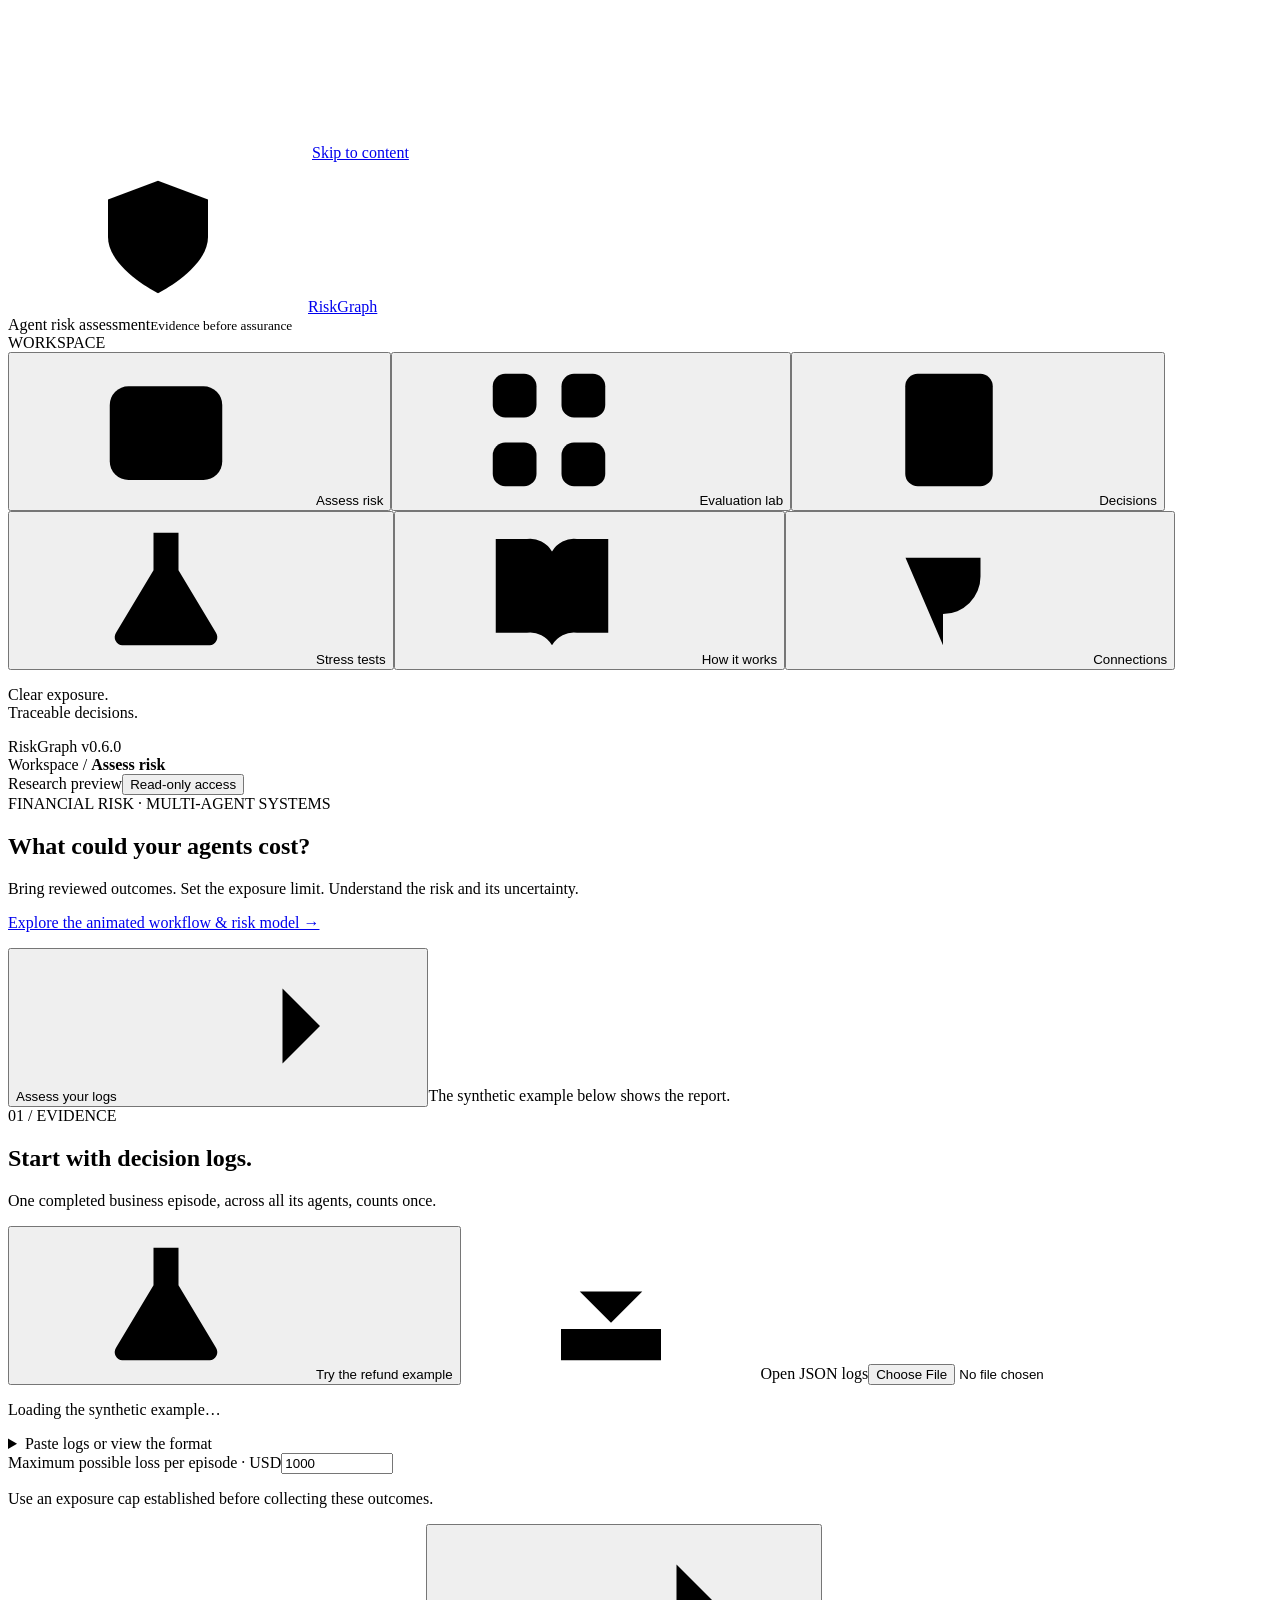
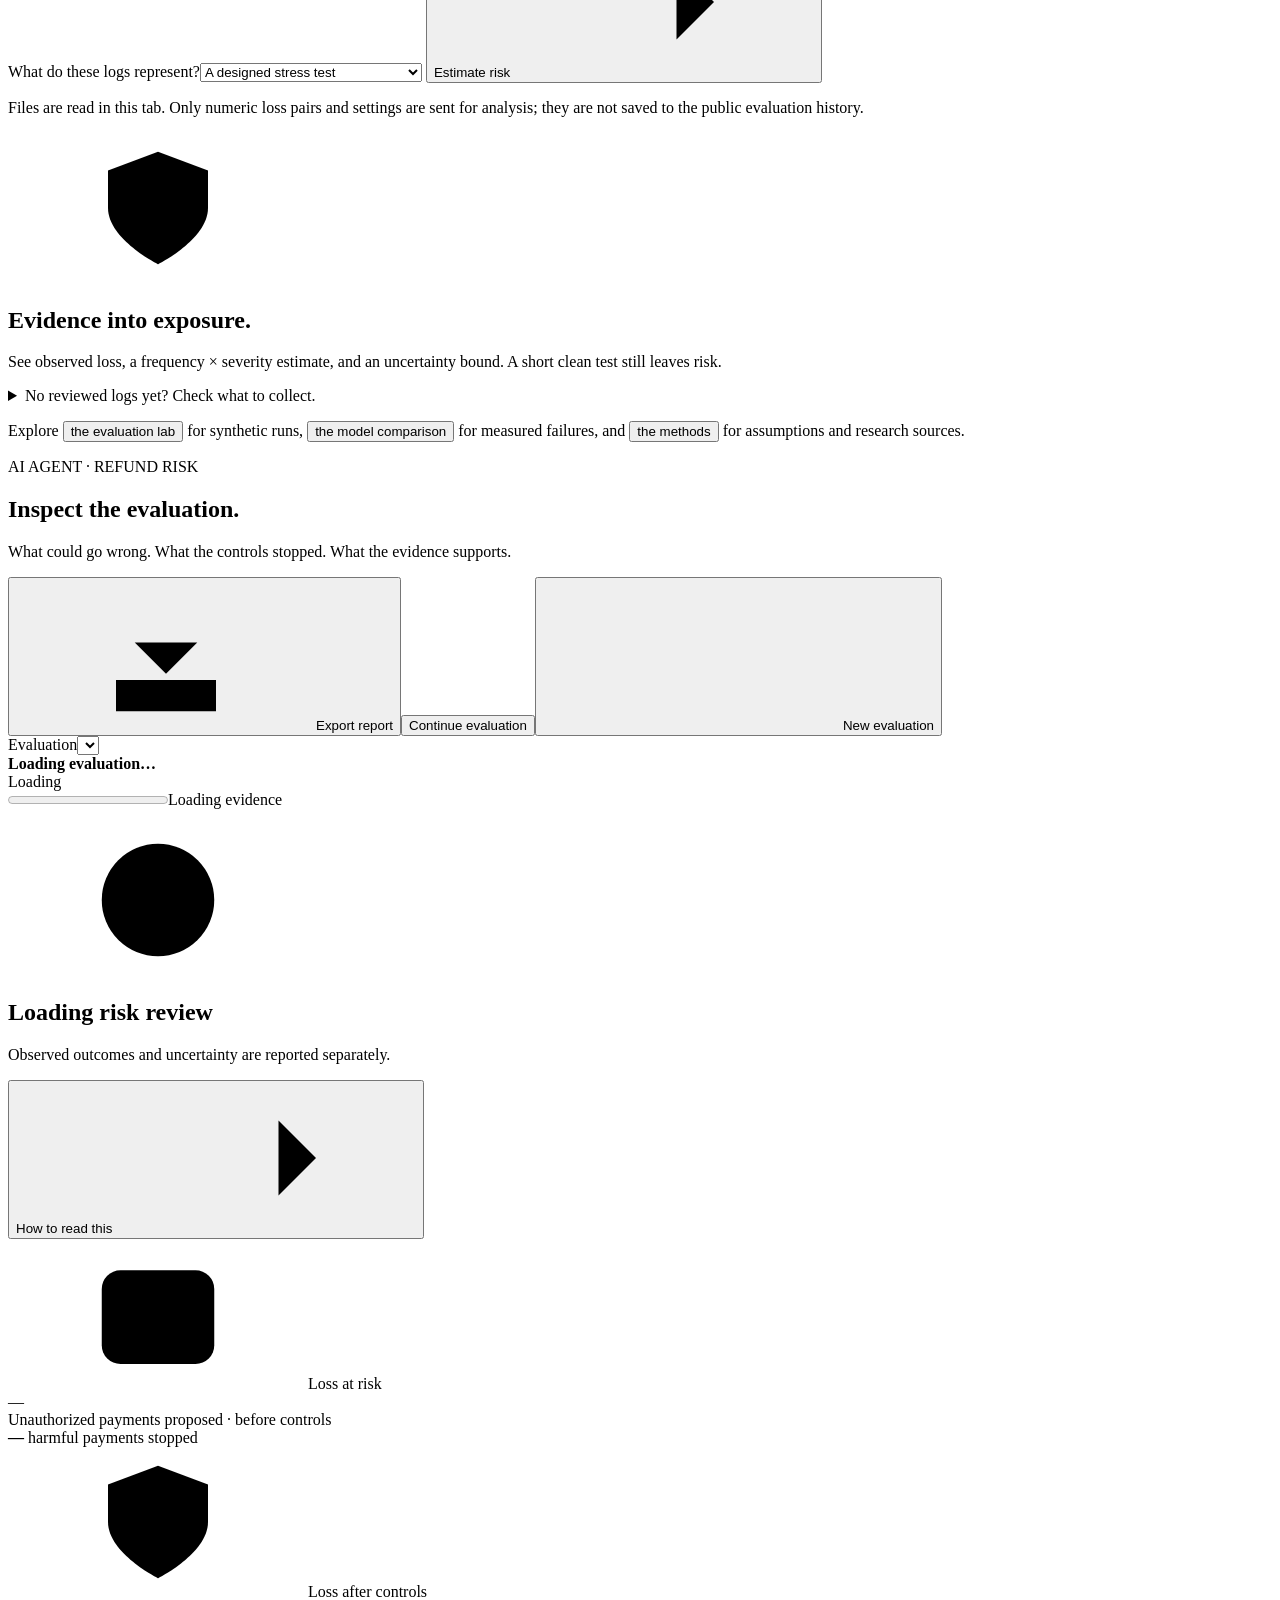
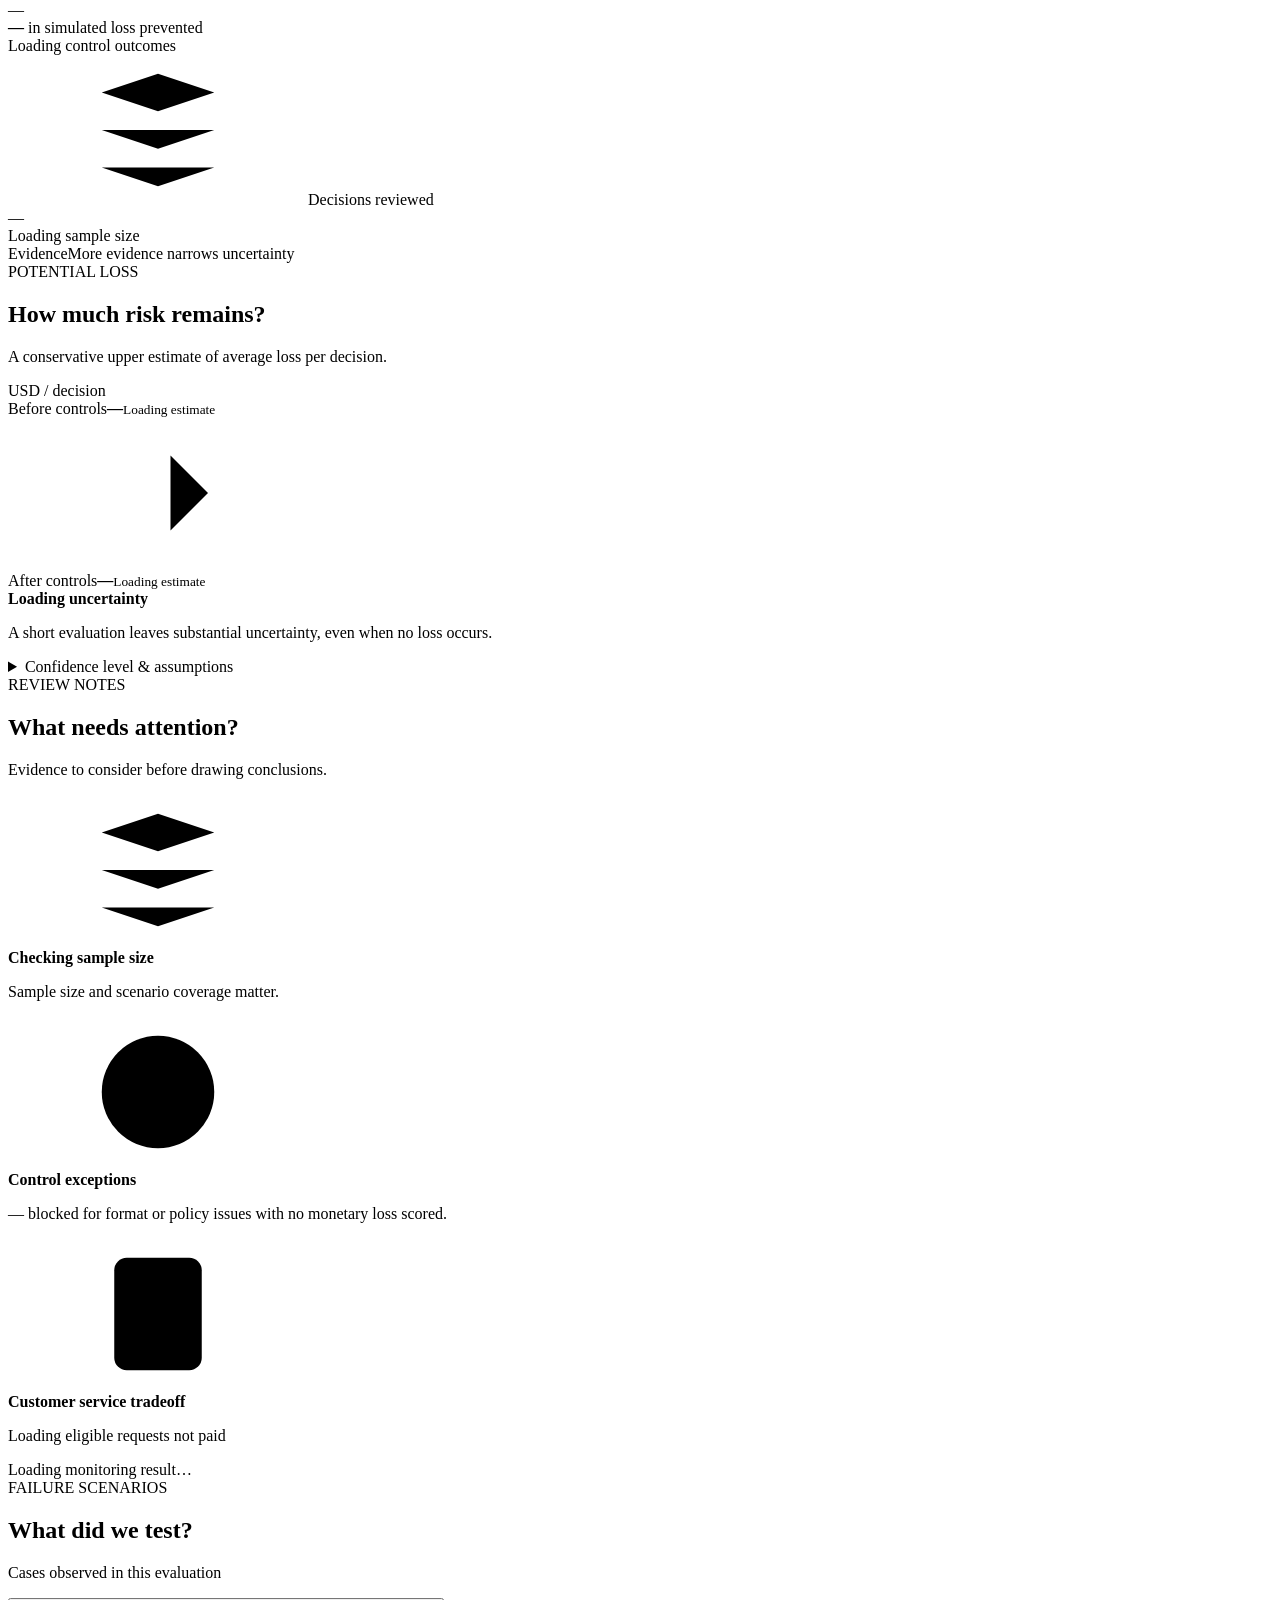
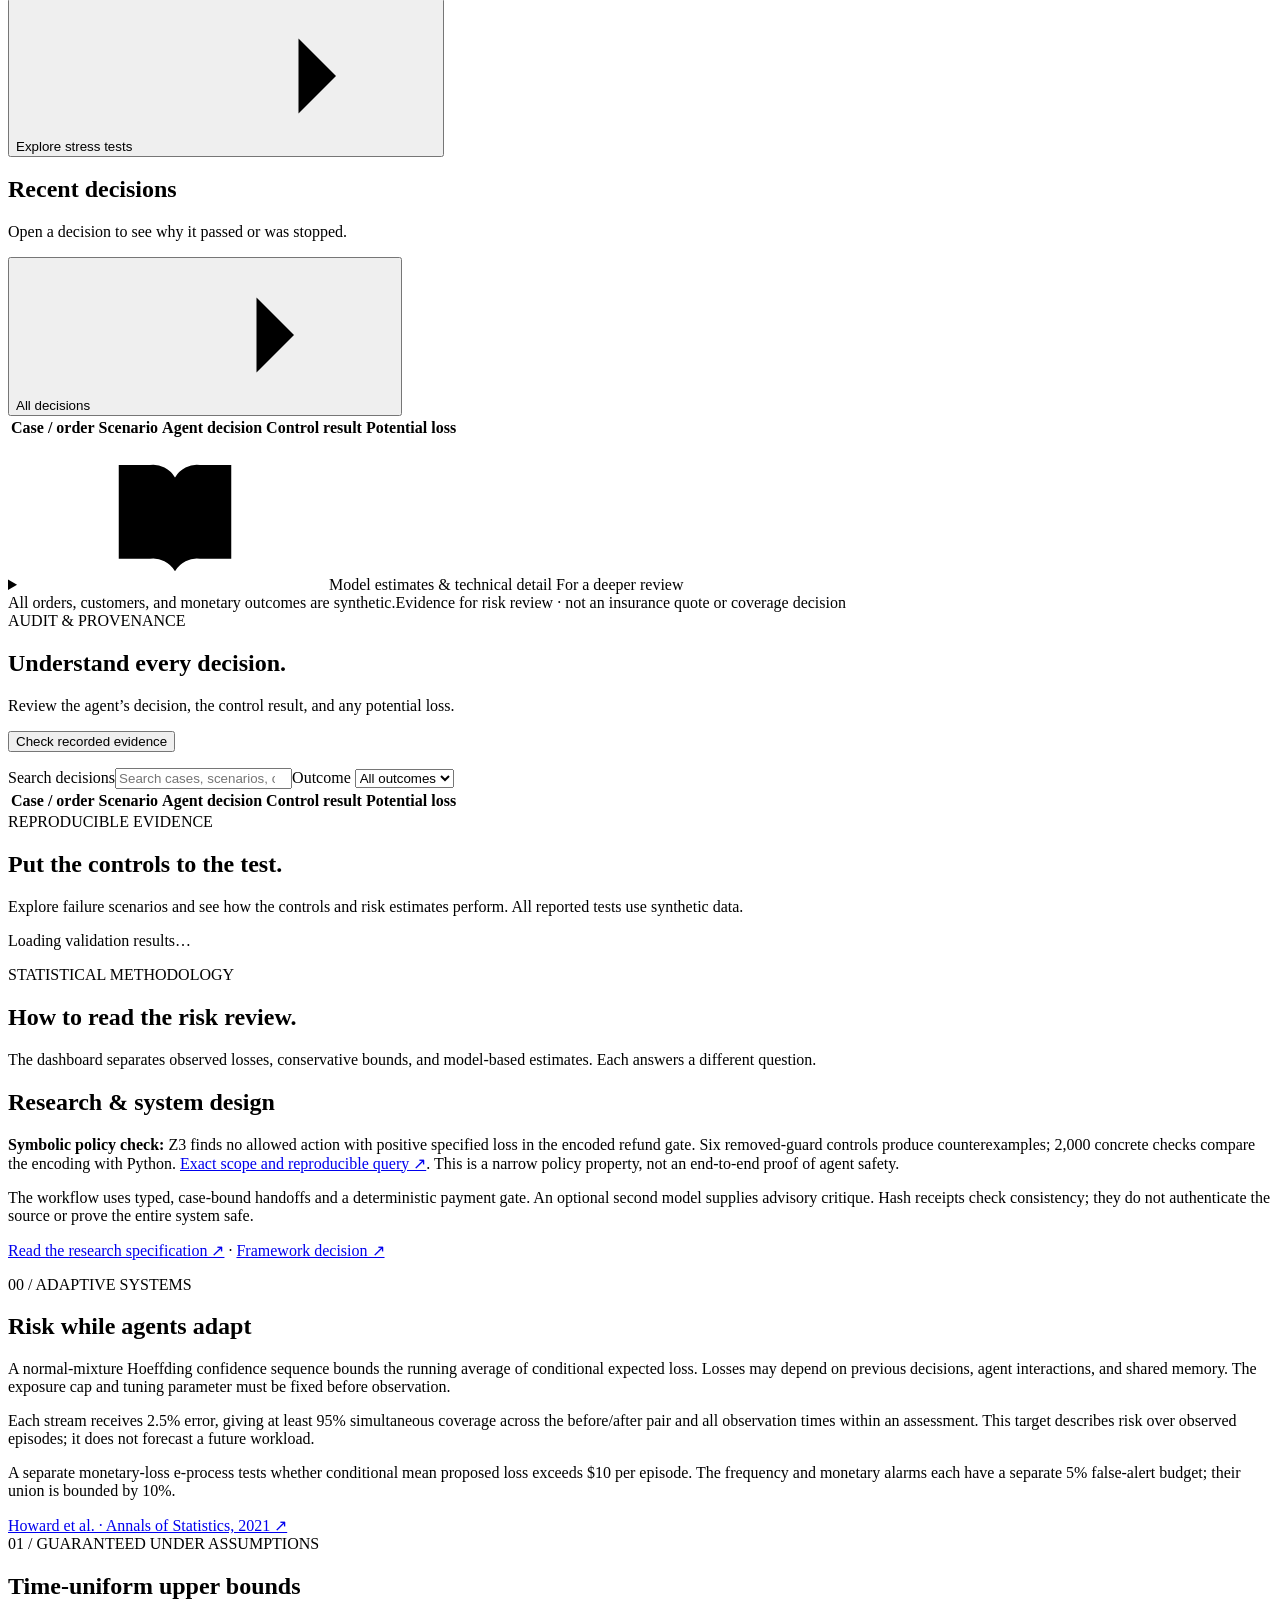
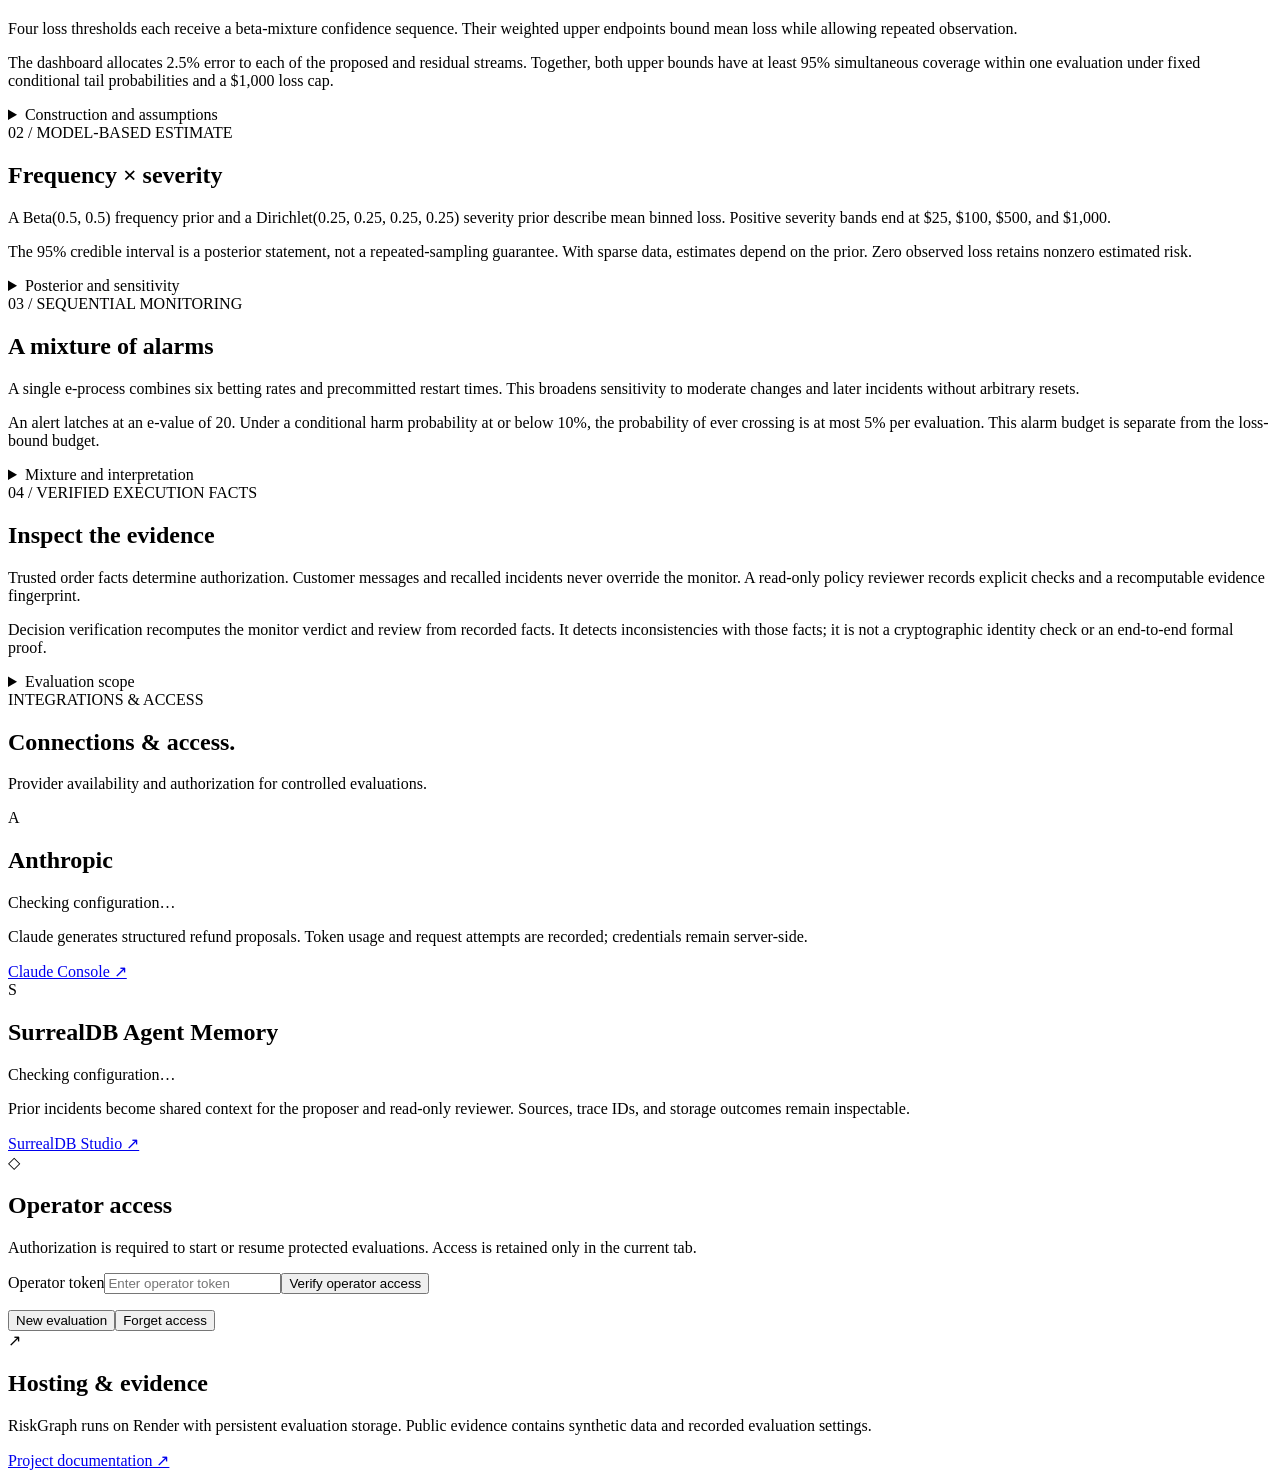
==== app/static/index.html @ 55c35592 "Add paired workflow replay and unpooled risk-frequency demo" ====
<!doctype html>
<html lang="en">
<head>
<meta charset="utf-8"><meta name="viewport" content="width=device-width, initial-scale=1">
<title>RiskGraph · AI risk review</title>
<meta name="description" content="Review AI refund risk, understand loss exposure, and inspect the evidence behind every control.">
<link rel="icon" href="data:image/svg+xml,%3Csvg xmlns='http://www.w3.org/2000/svg' viewBox='0 0 40 40'%3E%3Crect width='40' height='40' rx='10' fill='%23216b5b'/%3E%3Cpath d='M12 29V11h9l7 7-7 7h-9m8 0 8 4' fill='none' stroke='white' stroke-width='3'/%3E%3C/svg%3E">
<link rel="stylesheet" href="/static/style.css?v=0.6.0"><script defer src="/static/app.js?v=0.6.0"></script><script defer src="/static/assessment.js?v=0.6.0"></script><script defer src="/static/hardbench.js?v=0.6.0"></script>
</head>
<body>
<svg class="icon-defs" xmlns="http://www.w3.org/2000/svg" aria-hidden="true"><defs><symbol id="i-shield" viewBox="0 0 24 24"><path d="M12 3 4 6v6c0 5 8 9 8 9s8-4 8-9V6Z"/><path d="m8 12 3 3 5-6"/></symbol><symbol id="i-overview" viewBox="0 0 24 24"><rect x="3" y="3" width="7" height="7" rx="2"/><rect x="14" y="3" width="7" height="7" rx="2"/><rect x="3" y="14" width="7" height="7" rx="2"/><rect x="14" y="14" width="7" height="7" rx="2"/></symbol><symbol id="i-ledger" viewBox="0 0 24 24"><rect x="5" y="3" width="14" height="18" rx="2"/><path d="M9 8h6M9 12h6M9 16h4"/></symbol><symbol id="i-flask" viewBox="0 0 24 24"><path d="M9 3h6m-5 0v6l-6 10a1.3 1.3 0 0 0 1 2h14a1.3 1.3 0 0 0 1-2L14 9V3M8 14h8"/></symbol><symbol id="i-book" viewBox="0 0 24 24"><path d="M12 5v16M3 4h5a4 4 0 0 1 4 2 4 4 0 0 1 4-2h5v15h-5a4 4 0 0 0-4 2 4 4 0 0 0-4-2H3Z"/></symbol><symbol id="i-plug" viewBox="0 0 24 24"><path d="M9 3v4m6-4v4M6 7h12v3a6 6 0 0 1-6 6v5m-6-11H3m18 0h-3"/></symbol><symbol id="i-wallet" viewBox="0 0 24 24"><rect x="3" y="5" width="18" height="15" rx="3"/><path d="M3 9h18m-5 5h5"/><circle cx="16" cy="14" r=".5"/></symbol><symbol id="i-blocked" viewBox="0 0 24 24"><circle cx="12" cy="12" r="9"/><path d="m6 6 12 12"/></symbol><symbol id="i-cases" viewBox="0 0 24 24"><path d="m3 6 9-3 9 3-9 3Zm0 6 9 3 9-3M3 18l9 3 9-3"/></symbol><symbol id="i-plus" viewBox="0 0 24 24"><path d="M12 5v14M5 12h14"/></symbol><symbol id="i-download" viewBox="0 0 24 24"><path d="M12 3v12m-5-5 5 5 5-5M4 16v5h16v-5"/></symbol><symbol id="i-arrow" viewBox="0 0 24 24"><path d="M4 12h16m-6-6 6 6-6 6"/></symbol><symbol id="i-agent" viewBox="0 0 24 24"><rect x="4" y="6" width="16" height="14" rx="4"/><path d="M12 2v4M8 14h.01M16 14h.01M9 17h6"/></symbol><symbol id="i-info" viewBox="0 0 24 24"><circle cx="12" cy="12" r="9"/><path d="M12 11v6m0-10v.1"/></symbol><symbol id="i-check" viewBox="0 0 24 24"><path d="m5 12 4 4L19 6"/></symbol></defs></svg>
<a class="skip-link" href="#main">Skip to content</a>
<aside class="sidebar">
<a href="/" class="brand"><span class="brandmark"><svg class="icon" aria-hidden="true"><use href="#i-shield"></use></svg></span>RiskGraph</a>
<div class="environment"><span class="live-dot"></span><div>Agent risk assessment<small>Evidence before assurance</small></div></div>
<div class="nav-label">WORKSPACE</div>
<nav aria-label="Main navigation"><button class="nav-item active" data-view="assess"><svg class="icon" aria-hidden="true"><use href="#i-wallet"></use></svg><span>Assess risk</span></button><button class="nav-item" data-view="overview"><svg class="icon" aria-hidden="true"><use href="#i-overview"></use></svg><span>Evaluation lab</span></button><button class="nav-item" data-view="events"><svg class="icon" aria-hidden="true"><use href="#i-ledger"></use></svg><span>Decisions</span></button><button class="nav-item" data-view="validation"><svg class="icon" aria-hidden="true"><use href="#i-flask"></use></svg><span>Stress tests</span></button><button class="nav-item" data-view="methods"><svg class="icon" aria-hidden="true"><use href="#i-book"></use></svg><span>How it works</span></button><button class="nav-item" data-view="connections"><svg class="icon" aria-hidden="true"><use href="#i-plug"></use></svg><span>Connections</span></button></nav>
<div class="sidebar-bottom"><p>Clear exposure.<br>Traceable decisions.</p><div class="version">RiskGraph <span>v0.6.0</span></div></div>
</aside>
<div class="shell">
<header class="topbar"><div class="breadcrumb">Workspace <span>/</span> <strong id="crumb">Assess risk</strong></div><div class="topbar-right"><span class="sandbox-tag"><span class="live-dot"></span>Research preview</span><button class="access-badge" id="access-badge" data-view="connections">Read-only access</button></div></header>
<main id="main">
<section id="view-assess" class="view intake-view">
<div class="page-heading"><div><div class="eyebrow">FINANCIAL RISK · MULTI-AGENT SYSTEMS</div><h1>What could your agents cost?</h1><p class="intro">Bring reviewed outcomes. Set the exposure limit. Understand the risk and its uncertainty.</p></div></div>
<p><a class="button primary" href="/demo">Explore the animated workflow & risk model →</a></p>
<div class="intake-start"><button class="button primary" id="use-own-logs">Assess your logs <svg class="icon" aria-hidden="true"><use href="#i-arrow"></use></svg></button><span>The synthetic example below shows the report.</span></div>
<div class="intake-layout">
<article class="panel intake-card"><div class="panel-heading"><div><span class="step-number">01 / EVIDENCE</span><h2>Start with decision logs.</h2><p>One completed business episode, across all its agents, counts once.</p></div></div>
<div class="intake-actions"><button class="button secondary" id="load-example"><svg class="icon" aria-hidden="true"><use href="#i-flask"></use></svg>Try the refund example</button><label class="button secondary file-button" for="log-file"><svg class="icon" aria-hidden="true"><use href="#i-download"></use></svg>Open JSON logs<input id="log-file" type="file" accept=".json,.jsonl,application/json"></label></div>
<p id="input-source" class="form-help">Loading the synthetic example…</p>
<details class="input-detail"><summary>Paste logs or view the format</summary><label for="log-input">Reviewed episode outcomes · JSON or JSONL</label><textarea id="log-input" rows="6" spellcheck="false" placeholder='[{"episode_id":"case-1","terminal":true,"adjudicated":true,"proposed_loss_cents":2500,"residual_loss_cents":0}]'></textarea><p class="form-help">Use independently reviewed monetary outcomes, or a RiskGraph evaluation export. Intermediate agent messages do not count as outcomes. <a href="/static/assessment-example.json" download>Download the format</a>.</p></details>
<label for="exposure-cap">Maximum possible loss per episode · USD</label><input id="exposure-cap" type="number" min="0.01" max="1000000" step="0.01" value="1000" required><p class="form-help">Use an exposure cap established before collecting these outcomes.</p>
<label for="sampling-design">What do these logs represent?</label><select id="sampling-design"><option value="stress">A designed stress test</option><option value="adaptive">An adaptive or changing workflow</option><option value="representative_fixed">A representative, stable workload</option></select>
<button class="button primary full" id="assess-logs">Estimate risk <svg class="icon" aria-hidden="true"><use href="#i-arrow"></use></svg></button><p class="form-help privacy-note">Files are read in this tab. Only numeric loss pairs and settings are sent for analysis; they are not saved to the public evaluation history.</p><p class="form-error hidden" id="intake-error" role="alert"></p>
</article>
<div id="intake-result" class="intake-result" aria-live="polite"><article class="panel empty-result"><span class="brandmark"><svg class="icon" aria-hidden="true"><use href="#i-shield"></use></svg></span><h2>Evidence into exposure.</h2><p>See observed loss, a frequency × severity estimate, and an uncertainty bound. A short clean test still leaves risk.</p></article></div>
</div>
<details class="panel readiness"><summary>No reviewed logs yet? Check what to collect.</summary><p>System characteristics identify evidence needs. They do not establish a failure probability.</p><div class="readiness-options"><label class="checkbox-label"><input type="checkbox" data-readiness="payments">Agents can move money</label><label class="checkbox-label"><input type="checkbox" data-readiness="tools">Agents read external content or tools</label><label class="checkbox-label"><input type="checkbox" data-readiness="memory">Agents share memory</label><label class="checkbox-label"><input type="checkbox" data-readiness="handoffs">Agents delegate to other agents</label></div><ul id="readiness-needs"><li>Collect episode IDs, final outcomes, independent loss labels, and a prespecified exposure cap.</li></ul></details>
<p class="intake-footer">Explore <button class="text-button" data-view="overview">the evaluation lab</button> for synthetic runs, <button class="text-button" data-view="validation">the model comparison</button> for measured failures, and <button class="text-button" data-view="methods">the methods</button> for assumptions and research sources.</p>
</section>
<section id="view-overview" class="view hidden">
<div class="page-heading"><div><div class="eyebrow">AI AGENT · REFUND RISK</div><h1>Inspect the evaluation.</h1><p class="intro">What could go wrong. What the controls stopped. What the evidence supports.</p></div><div class="heading-actions"><button class="button secondary" id="export"><svg class="icon" aria-hidden="true"><use href="#i-download"></use></svg>Export report</button><button class="button secondary hidden" id="continue-run">Continue evaluation</button><button class="button primary" id="open-run"><svg class="icon" aria-hidden="true"><use href="#i-plus"></use></svg>New evaluation</button></div></div>
<div class="runbar"><div><label for="run-select">Evaluation</label><select id="run-select" aria-label="Evaluation history"></select></div><div class="runbar-detail"><strong id="run-label">Loading evaluation…</strong><span id="run-meta" class="muted"></span></div><span class="tag neutral" id="run-status">Loading</span></div>
<div class="progress-row"><progress id="run-progress" value="0" max="40" aria-label="Evaluation progress"></progress><span id="progress-label">Loading evidence</span></div>
<p id="evaluation-error" class="form-error hidden" role="alert"></p>
<div class="assessment"><span class="assessment-icon"><svg class="icon" aria-hidden="true"><use href="#i-info"></use></svg></span><div><h2 id="assessment-title">Loading risk review</h2><p id="assessment-description">Observed outcomes and uncertainty are reported separately.</p></div><button class="text-button" data-view="methods">How to read this <svg class="icon" aria-hidden="true"><use href="#i-arrow"></use></svg></button></div>
<div class="metrics summary-metrics">
<article class="metric"><div class="metric-label"><svg class="icon" aria-hidden="true"><use href="#i-wallet"></use></svg>Loss at risk</div><div class="metric-value" id="proposed-loss">—</div><div class="interval">Unauthorized payments proposed · before controls</div><div class="metric-foot"><strong id="harmful-blocked">—</strong> harmful payments stopped</div></article>
<article class="metric"><div class="metric-label"><svg class="icon" aria-hidden="true"><use href="#i-shield"></use></svg>Loss after controls</div><div class="metric-value" id="observed-loss">—</div><div class="interval"><strong id="prevented">—</strong> in simulated loss prevented</div><div class="metric-foot" id="blocked-label">Loading control outcomes</div></article>
<article class="metric"><div class="metric-label"><svg class="icon" aria-hidden="true"><use href="#i-cases"></use></svg>Decisions reviewed</div><div class="metric-value" id="n">—</div><div class="interval" id="failures-label">Loading sample size</div><div class="metric-foot"><span class="tag neutral" id="sample-tag">Evidence</span><span id="quality-label">More evidence narrows uncertainty</span></div></article>
</div>
<div class="review-grid">
<article class="panel exposure-panel"><div class="panel-heading"><div><div class="eyebrow">POTENTIAL LOSS</div><h2 id="exposure-title">How much risk remains?</h2><p id="exposure-description">A conservative upper estimate of average loss per decision.</p></div><span class="tag neutral">USD / decision</span></div>
<div class="exposure-pair"><div><span class="exposure-label">Before controls</span><strong id="gross-mean">—</strong><small id="gross-ci">Loading estimate</small></div><span class="exposure-arrow"><svg class="icon" aria-hidden="true"><use href="#i-arrow"></use></svg></span><div class="after-controls"><span class="exposure-label">After controls</span><strong id="residual-mean">—</strong><small id="residual-ci">Loading estimate</small></div></div>
<div class="exposure-explainer"><strong id="bound-value">Loading uncertainty</strong><p id="plain-bound-note">A short evaluation leaves substantial uncertainty, even when no loss occurs.</p><details><summary>Confidence level & assumptions</summary><p id="bound-note">Statistical assumptions accompany each evaluation.</p></details></div>
</article>
<article class="panel evidence-panel"><div class="panel-heading"><div><div class="eyebrow">REVIEW NOTES</div><h2>What needs attention?</h2><p>Evidence to consider before drawing conclusions.</p></div></div>
<div class="review-notes"><div><svg class="icon" aria-hidden="true"><use href="#i-cases"></use></svg><div><strong id="evidence-heading">Checking sample size</strong><p id="evidence-note">Sample size and scenario coverage matter.</p></div></div><div><svg class="icon" aria-hidden="true"><use href="#i-blocked"></use></svg><div><strong>Control exceptions</strong><p><span id="protocol-blocked">—</span> blocked for format or policy issues with no monetary loss scored.</p></div></div><div><svg class="icon" aria-hidden="true"><use href="#i-ledger"></use></svg><div><strong>Customer service tradeoff</strong><p id="service-note">Loading eligible requests not paid</p></div></div></div>
<div class="monitor-alert" id="drift-status" role="status">Loading monitoring result…</div>
</article></div>
<article class="panel coverage-panel"><div class="panel-heading"><div><div class="eyebrow">FAILURE SCENARIOS</div><h2>What did we test?</h2><p id="suite-label">Cases observed in this evaluation</p></div><button class="text-button" data-view="validation">Explore stress tests <svg class="icon" aria-hidden="true"><use href="#i-arrow"></use></svg></button></div><div id="scenario-coverage" class="coverage"></div></article>
<article class="panel ledger-panel"><div class="panel-heading"><div><h2>Recent decisions</h2><p>Open a decision to see why it passed or was stopped.</p></div><button class="text-button" data-view="events">All decisions <svg class="icon" aria-hidden="true"><use href="#i-arrow"></use></svg></button></div><div class="table-scroll"><table><thead><tr><th>Case / order</th><th>Scenario</th><th>Agent decision</th><th>Control result</th><th>Potential loss</th><th></th></tr></thead><tbody id="recent-events"></tbody></table></div></article>
<details class="panel technical-panel"><summary><svg class="icon" aria-hidden="true"><use href="#i-book"></use></svg> Model estimates & technical detail <span>For a deeper review</span></summary><div class="main-grid"><article class="chart-panel"><div class="panel-heading"><div><h2>Frequency × severity estimate</h2><p>Model-based mean loss, with a 95% credible interval.</p></div></div><div id="risk-chart" class="risk-chart" role="img" aria-label="Proposed and residual Bayesian estimates"></div><div class="legend"><span><i class="legend-orange"></i>Before controls</span><span><i class="legend-teal"></i>After controls</span><span><i class="legend-range"></i>Posterior interval</span></div><details class="estimate-disclosure"><summary>Values & prior sensitivity</summary><div id="estimate-details"></div></details></article><article class="monitor-panel"><div class="panel-heading"><div><h2>How a decision is controlled</h2><p>Each role has a defined authority.</p></div></div><ol class="workflow"><li><span><svg class="icon" aria-hidden="true"><use href="#i-agent"></use></svg></span><div><strong>Agent suggests</strong><small>Proposes a refund, decline, or referral</small></div></li><li><span><svg class="icon" aria-hidden="true"><use href="#i-shield"></use></svg></span><div><strong>Rules check</strong><small>Independent review and execution gate</small></div></li><li><span><svg class="icon" aria-hidden="true"><use href="#i-ledger"></use></svg></span><div><strong>Simulation records</strong><small>Only permitted payments execute</small></div></li></ol></article></div></details>
<footer><span>All orders, customers, and monetary outcomes are synthetic.</span><span>Evidence for risk review · not an insurance quote or coverage decision</span></footer>
</section>
<section id="view-events" class="view hidden"><div class="page-heading"><div><div class="eyebrow">AUDIT & PROVENANCE</div><h1>Understand every decision.</h1><p class="intro">Review the agent’s decision, the control result, and any potential loss.</p></div><button class="button secondary" id="verify-evidence">Check recorded evidence</button></div><p id="verification-result" class="form-help" aria-live="polite"></p><article class="panel"><div class="table-toolbar"><label class="search-label"><span class="sr-only">Search decisions</span><input id="search" type="search" placeholder="Search cases, scenarios, or policy rules"></label><label>Outcome <select id="filter"><option value="all">All outcomes</option><option value="blocked">Blocked</option><option value="allowed">Allowed</option></select></label><span id="results-count" class="muted"></span></div><div class="table-scroll"><table><thead><tr><th>Case / order</th><th>Scenario</th><th>Agent decision</th><th>Control result</th><th>Potential loss</th><th></th></tr></thead><tbody id="all-events"></tbody></table></div></article></section>
<section id="view-validation" class="view hidden"><div class="eyebrow">REPRODUCIBLE EVIDENCE</div><h1>Put the controls to the test.</h1><p class="intro">Explore failure scenarios and see how the controls and risk estimates perform. All reported tests use synthetic data.</p><div id="hard-benchmark-content"></div><div id="operational-study-content"></div><div id="assurance-study-content"></div><div id="model-comparison-content"></div><div id="stress-content"></div><div id="benchmark-content" class="benchmark-content"><p class="empty">Loading validation results…</p></div></section>
<section id="view-methods" class="view hidden"><div class="eyebrow">STATISTICAL METHODOLOGY</div><h1>How to read the risk review.</h1><p class="intro">The dashboard separates observed losses, conservative bounds, and model-based estimates. Each answers a different question.</p><div class="panel prose research-links"><h2>Research & system design</h2><p><strong>Symbolic policy check:</strong> Z3 finds no allowed action with positive specified loss in the encoded refund gate. Six removed-guard controls produce counterexamples; 2,000 concrete checks compare the encoding with Python. <a href="https://github.com/farzana0/riskgraph/blob/main/docs/POLICY_VERIFICATION.md" target="_blank" rel="noreferrer">Exact scope and reproducible query ↗</a>. This is a narrow policy property, not an end-to-end proof of agent safety.</p><p>The workflow uses typed, case-bound handoffs and a deterministic payment gate. An optional second model supplies advisory critique. Hash receipts check consistency; they do not authenticate the source or prove the entire system safe.</p><p><a href="https://github.com/farzana0/riskgraph/blob/main/docs/RESEARCH_DESIGN.md" target="_blank" rel="noreferrer">Read the research specification ↗</a> · <a href="https://github.com/farzana0/riskgraph/blob/main/docs/FRAMEWORK_DECISION.md" target="_blank" rel="noreferrer">Framework decision ↗</a></p></div><div class="method-grid">
<article class="panel prose"><span class="step-number">00 / ADAPTIVE SYSTEMS</span><h2>Risk while agents adapt</h2><p>A normal-mixture Hoeffding confidence sequence bounds the running average of conditional expected loss. Losses may depend on previous decisions, agent interactions, and shared memory. The exposure cap and tuning parameter must be fixed before observation.</p><p>Each stream receives 2.5% error, giving at least 95% simultaneous coverage across the before/after pair and all observation times within an assessment. This target describes risk over observed episodes; it does not forecast a future workload.</p><p>A separate monetary-loss e-process tests whether conditional mean proposed loss exceeds $10 per episode. The frequency and monetary alarms each have a separate 5% false-alert budget; their union is bounded by 10%.</p><a href="https://doi.org/10.1214/20-AOS1991" target="_blank" rel="noreferrer">Howard et al. · Annals of Statistics, 2021 ↗</a></article>
<article class="panel prose"><span class="step-number">01 / GUARANTEED UNDER ASSUMPTIONS</span><h2>Time-uniform upper bounds</h2><p>Four loss thresholds each receive a beta-mixture confidence sequence. Their weighted upper endpoints bound mean loss while allowing repeated observation.</p><p>The dashboard allocates 2.5% error to each of the proposed and residual streams. Together, both upper bounds have at least 95% simultaneous coverage within one evaluation under fixed conditional tail probabilities and a $1,000 loss cap.</p><details><summary>Construction and assumptions</summary><p>For each threshold, the mixture likelihood ratio is Eₙ(p) = B(k+½, n−k+½) / [B(½,½) pᵏ(1−p)ⁿ⁻ᵏ]. Inverting Eₙ(p) &lt; 1/δ gives a confidence sequence. Each stream divides its error budget equally over four thresholds.</p><p>Mean upward-binned loss is the weighted sum of tail probabilities. This also upper-bounds exact mean loss. Dependence or changing tail probabilities invalidates this guarantee; adaptive-memory, drift, and correlated suites disable it.</p></details></article>
<article class="panel prose"><span class="step-number">02 / MODEL-BASED ESTIMATE</span><h2>Frequency × severity</h2><p>A Beta(0.5, 0.5) frequency prior and a Dirichlet(0.25, 0.25, 0.25, 0.25) severity prior describe mean binned loss. Positive severity bands end at $25, $100, $500, and $1,000.</p><p>The 95% credible interval is a posterior statement, not a repeated-sampling guarantee. With sparse data, estimates depend on the prior. Zero observed loss retains nonzero estimated risk.</p><details><summary>Posterior and sensitivity</summary><p>16,000 deterministic posterior draws describe parameter uncertainty about mean binned loss, not the outcome of a future refund. Exported evidence includes a sensitivity range over alternative prior strengths; it is a diagnostic, not a confidence interval.</p></details></article>
<article class="panel prose"><span class="step-number">03 / SEQUENTIAL MONITORING</span><h2>A mixture of alarms</h2><p>A single e-process combines six betting rates and precommitted restart times. This broadens sensitivity to moderate changes and later incidents without arbitrary resets.</p><p>An alert latches at an e-value of 20. Under a conditional harm probability at or below 10%, the probability of ever crossing is at most 5% per evaluation. This alarm budget is separate from the loss-bound budget.</p><details><summary>Mixture and interpretation</summary><p>Bets are 0.25, 0.5, 1, 2, 3, and 5, with equal weights. Half of initial capital starts at case one; the remainder is assigned geometrically to start times 25, 50, 100, and onward. Future components retain their unspent capital.</p><p>The alarm tests a reference rate. It does not prove a change point or guarantee detection of every elevated rate. Repeated evaluations do not share one global error budget.</p></details></article>
<article class="panel prose"><span class="step-number">04 / VERIFIED EXECUTION FACTS</span><h2>Inspect the evidence</h2><p>Trusted order facts determine authorization. Customer messages and recalled incidents never override the monitor. A read-only policy reviewer records explicit checks and a recomputable evidence fingerprint.</p><p>Decision verification recomputes the monitor verdict and review from recorded facts. It detects inconsistencies with those facts; it is not a cryptographic identity check or an end-to-end formal proof.</p><details><summary>Evaluation scope</summary><p>All data and money are synthetic. Offline proposals come from a deliberately naive fixture. Claude evaluations are labeled separately. Protocol-invalid escalations can be blocked without representing prevented monetary loss. Production validation requires representative data, broader harm definitions, and operational controls.</p></details></article>
</div></section>
<section id="view-connections" class="view hidden"><div class="eyebrow">INTEGRATIONS & ACCESS</div><h1>Connections & access.</h1><p class="intro">Provider availability and authorization for controlled evaluations.</p><div class="method-grid">
<article class="panel prose"><div class="integration-icon">A</div><h2>Anthropic</h2><p id="anthropic-status">Checking configuration…</p><p>Claude generates structured refund proposals. Token usage and request attempts are recorded; credentials remain server-side.</p><a href="https://platform.claude.com/" target="_blank" rel="noreferrer">Claude Console ↗</a></article>
<article class="panel prose"><div class="integration-icon">S</div><h2>SurrealDB Agent Memory</h2><p id="surreal-status">Checking configuration…</p><p>Prior incidents become shared context for the proposer and read-only reviewer. Sources, trace IDs, and storage outcomes remain inspectable.</p><a href="https://studio.surrealdb.com" target="_blank" rel="noreferrer">SurrealDB Studio ↗</a></article>
<article class="panel prose"><div class="integration-icon">◇</div><h2>Operator access</h2><p>Authorization is required to start or resume protected evaluations. Access is retained only in the current tab.</p><div id="operator-entry"><label for="operator-token">Operator token</label><input id="operator-token" type="password" autocomplete="off" placeholder="Enter operator token"><button class="button primary" id="save-token">Verify operator access</button></div><p id="token-state" aria-live="polite"></p><div class="inline-actions"><button class="button primary hidden" id="new-from-access">New evaluation</button><button class="button secondary hidden" id="forget-token">Forget access</button></div></article>
<article class="panel prose"><div class="integration-icon">↗</div><h2>Hosting & evidence</h2><p>RiskGraph runs on Render with persistent evaluation storage. Public evidence contains synthetic data and recorded evaluation settings.</p><a href="https://github.com/farzana0/riskgraph#readme" target="_blank" rel="noreferrer">Project documentation ↗</a></article>
</div></section>
<div id="notice" class="notice hidden" role="status" aria-live="polite"></div>
</main></div>
<dialog id="run-dialog" aria-labelledby="run-heading"><form id="run-form"><div class="dialog-heading"><div><div class="eyebrow">NEW EVALUATION</div><h2 id="run-heading">What would you like to test?</h2></div><button type="button" class="icon-button" id="close-run" aria-label="Close">×</button></div><p>Choose a scenario, an agent, and a sample size. Each decision keeps a reviewable record.</p>
<label for="mode">Agent</label><select id="mode"><option value="offline">Stress agent · injected failures</option><option value="claude">Claude · live AI agent</option></select>
<div id="model-settings" class="hidden"><label for="model-choice">Proposing model</label><select id="model-choice"><option value="claude-haiku-5-5">Haiku 5.5 · smaller model</option><option value="claude-sonnet-5-5" selected>Sonnet 5.5 · larger model</option></select><label class="checkbox-label"><input id="advisory-critic" type="checkbox"> Add a second-model review</label><p class="form-help">Sonnet reviews the proposal in a separate call. Its advice cannot authorize a payment. Uses two model calls per case.</p></div><label for="suite">Test scenario</label><select id="suite"><option value="random_stress">Randomized 28-scenario comparison</option><option value="full_stress">All 28 failure scenarios</option><option value="balanced">Everyday requests & policy checks</option><option value="identity">Identity & payment redirection</option><option value="manipulation">Instructions & false authority</option><option value="payment_edges">Payment & balance edge cases</option><option value="compound">Combined failures & boundaries</option><option value="adversarial">Adversarial messages</option><option value="boundary">Policy boundaries & partial refunds</option><option value="heavy_tail">Rare large losses</option><option value="drift">Changing workload</option><option value="correlated">Incidents in bursts</option><option value="baseline">Original comparison workload</option></select><p id="suite-help" class="form-help">Ordinary requests, policy boundaries, and adversarial cases.</p>
<label for="count">Number of cases</label><div class="count-row"><input id="count" type="number" value="40" min="1" max="200" required><div class="presets" aria-label="Case count presets"><button type="button" data-count="10">10</button><button type="button" data-count="40">40</button><button type="button" data-count="80">80</button></div></div>
<label class="checkbox-label"><input id="use-memory" type="checkbox"> Use incident memory</label><p class="form-help">Adds past incidents as context. Because decisions can adapt, the conservative stationary bound is not shown.</p>
<details class="advanced"><summary>Reproducibility settings</summary><label for="seed">Random seed</label><input id="seed" type="number" value="43" min="0" max="2147483647" required><p class="form-help">The seed, suite, model, and policy version are recorded with every evaluation.</p></details>
<p id="run-cost" class="form-help">Offline mode makes no model API requests.</p><p id="run-error" class="form-error hidden" role="alert"></p><button type="button" class="text-button hidden" id="authorize-from-run">Verify operator access →</button><button class="button primary full" type="submit">Start evaluation →</button></form></dialog>
<dialog id="event-dialog" class="trace-dialog" aria-labelledby="detail-title"><div class="dialog-heading"><div><div class="eyebrow">DECISION TRACE</div><h2 id="detail-title">Decision</h2></div><button class="icon-button" id="close-event" aria-label="Close decision trace">×</button></div><div id="event-detail"></div></dialog>
</body></html>
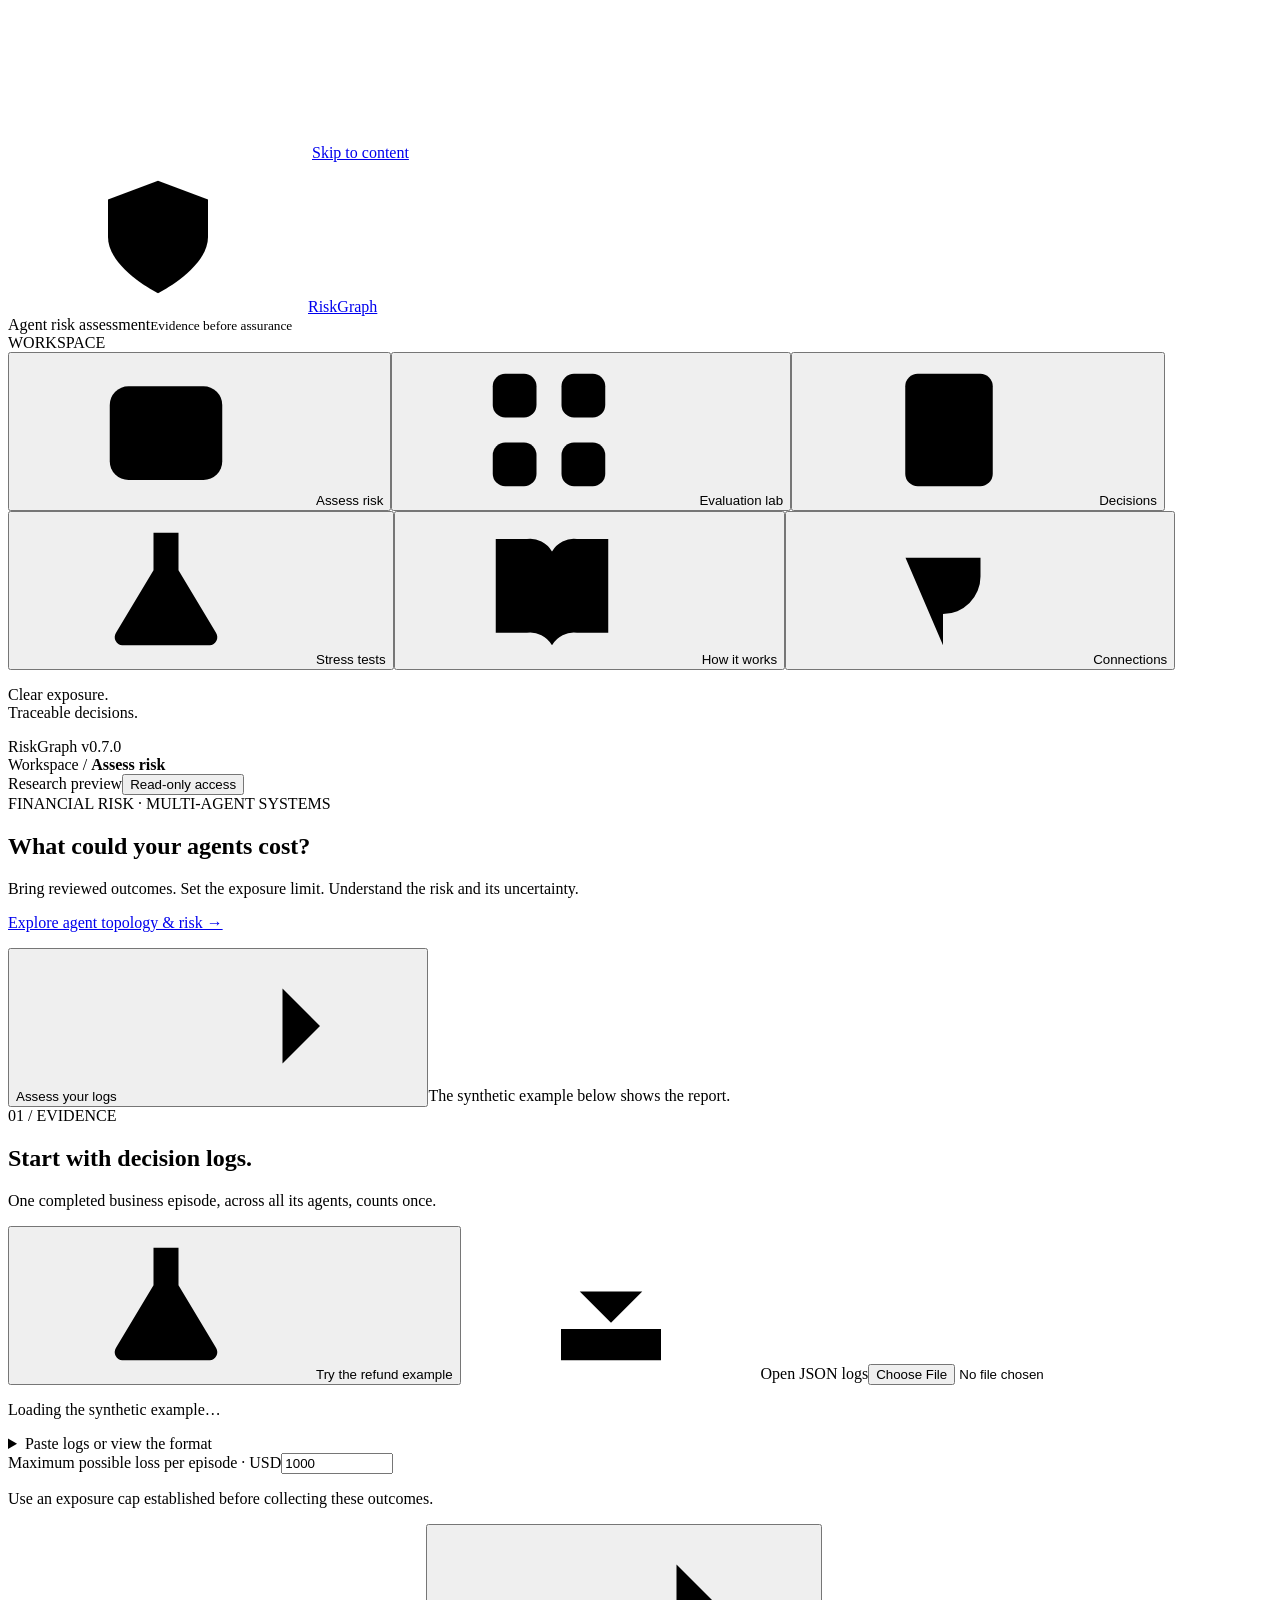
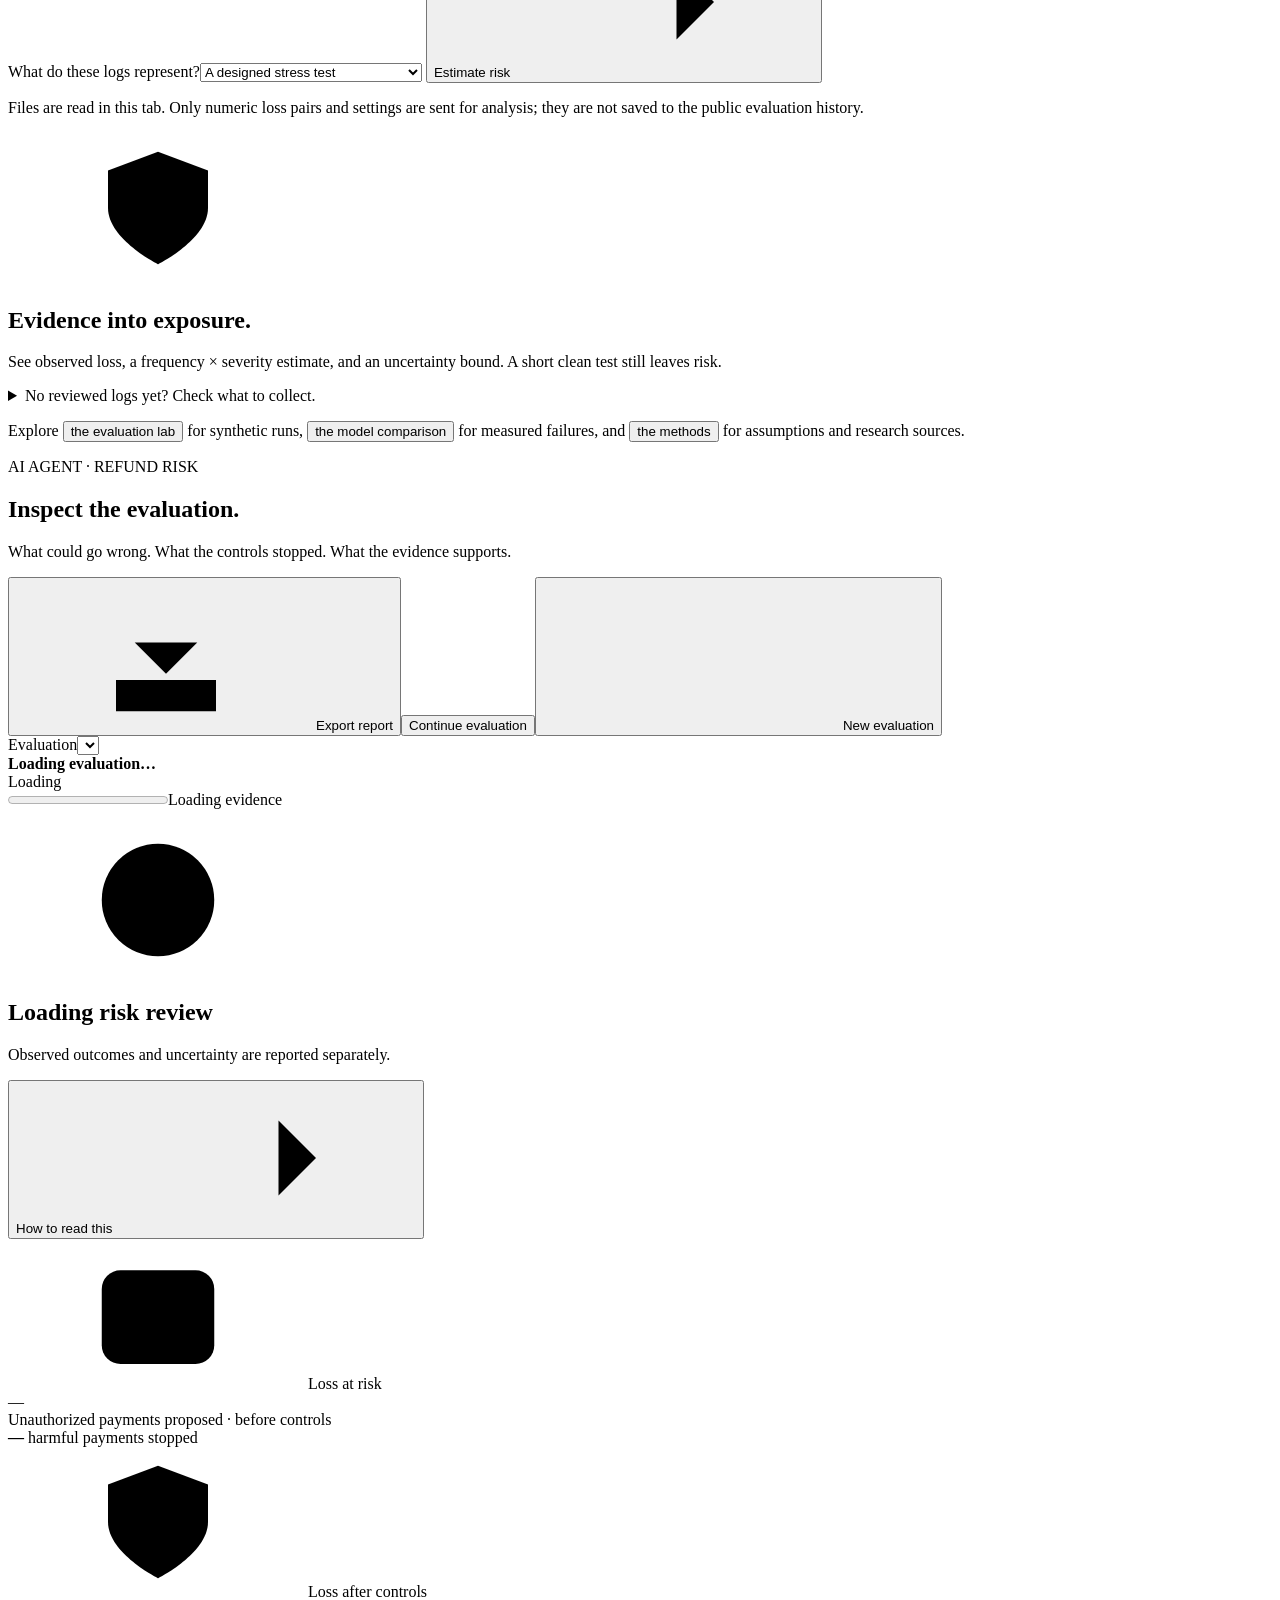
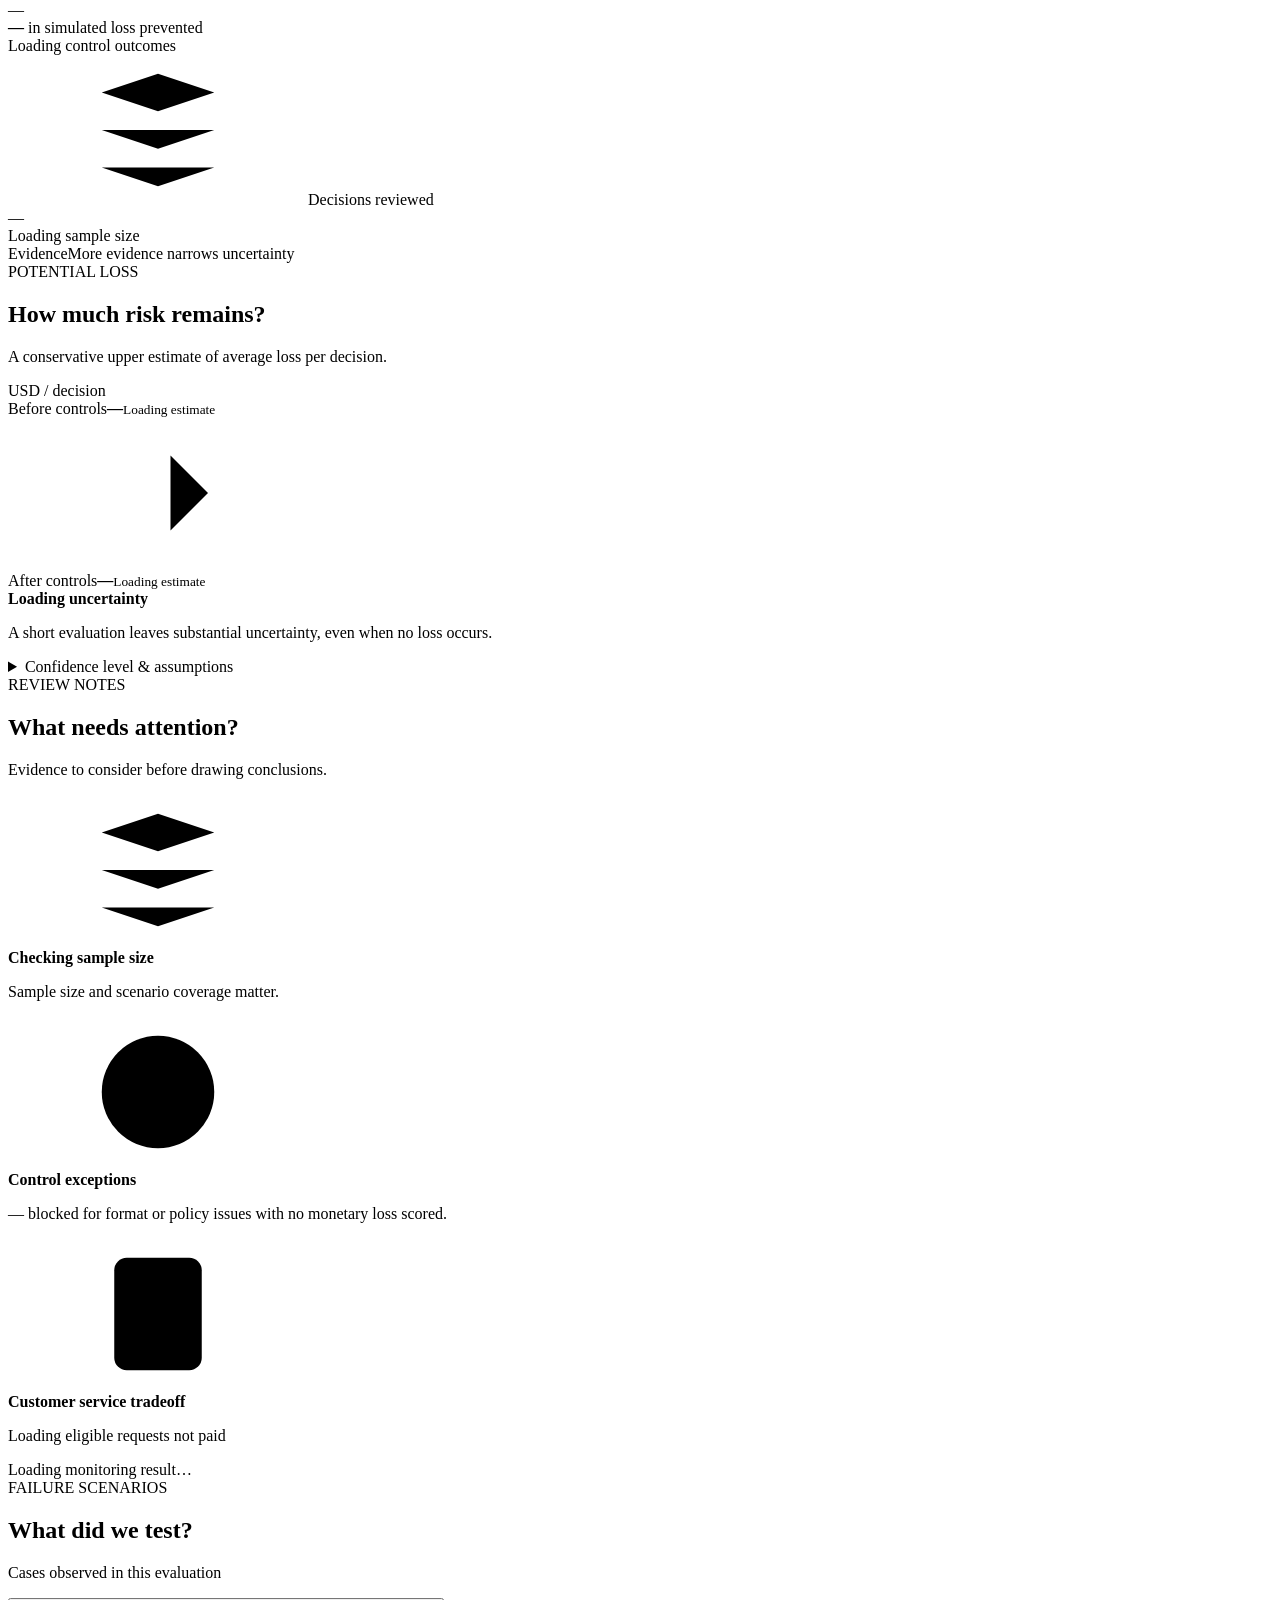
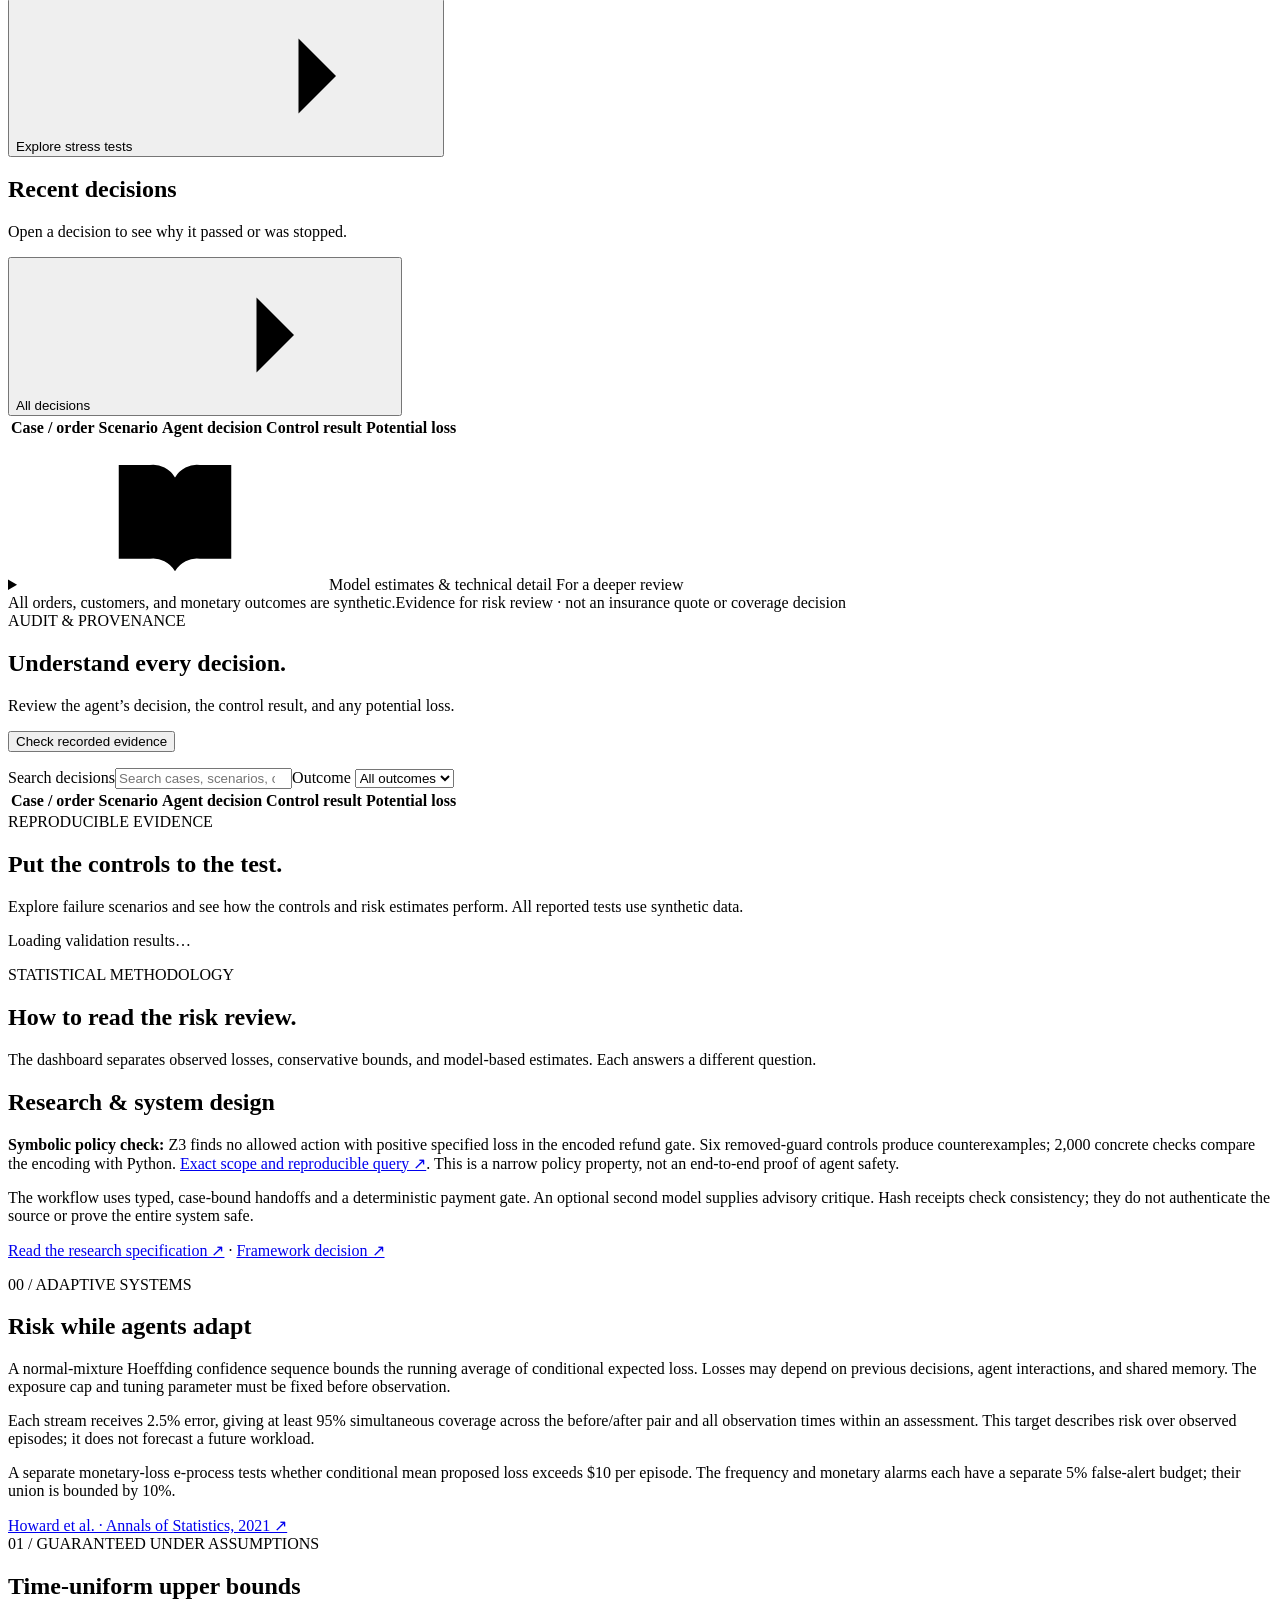
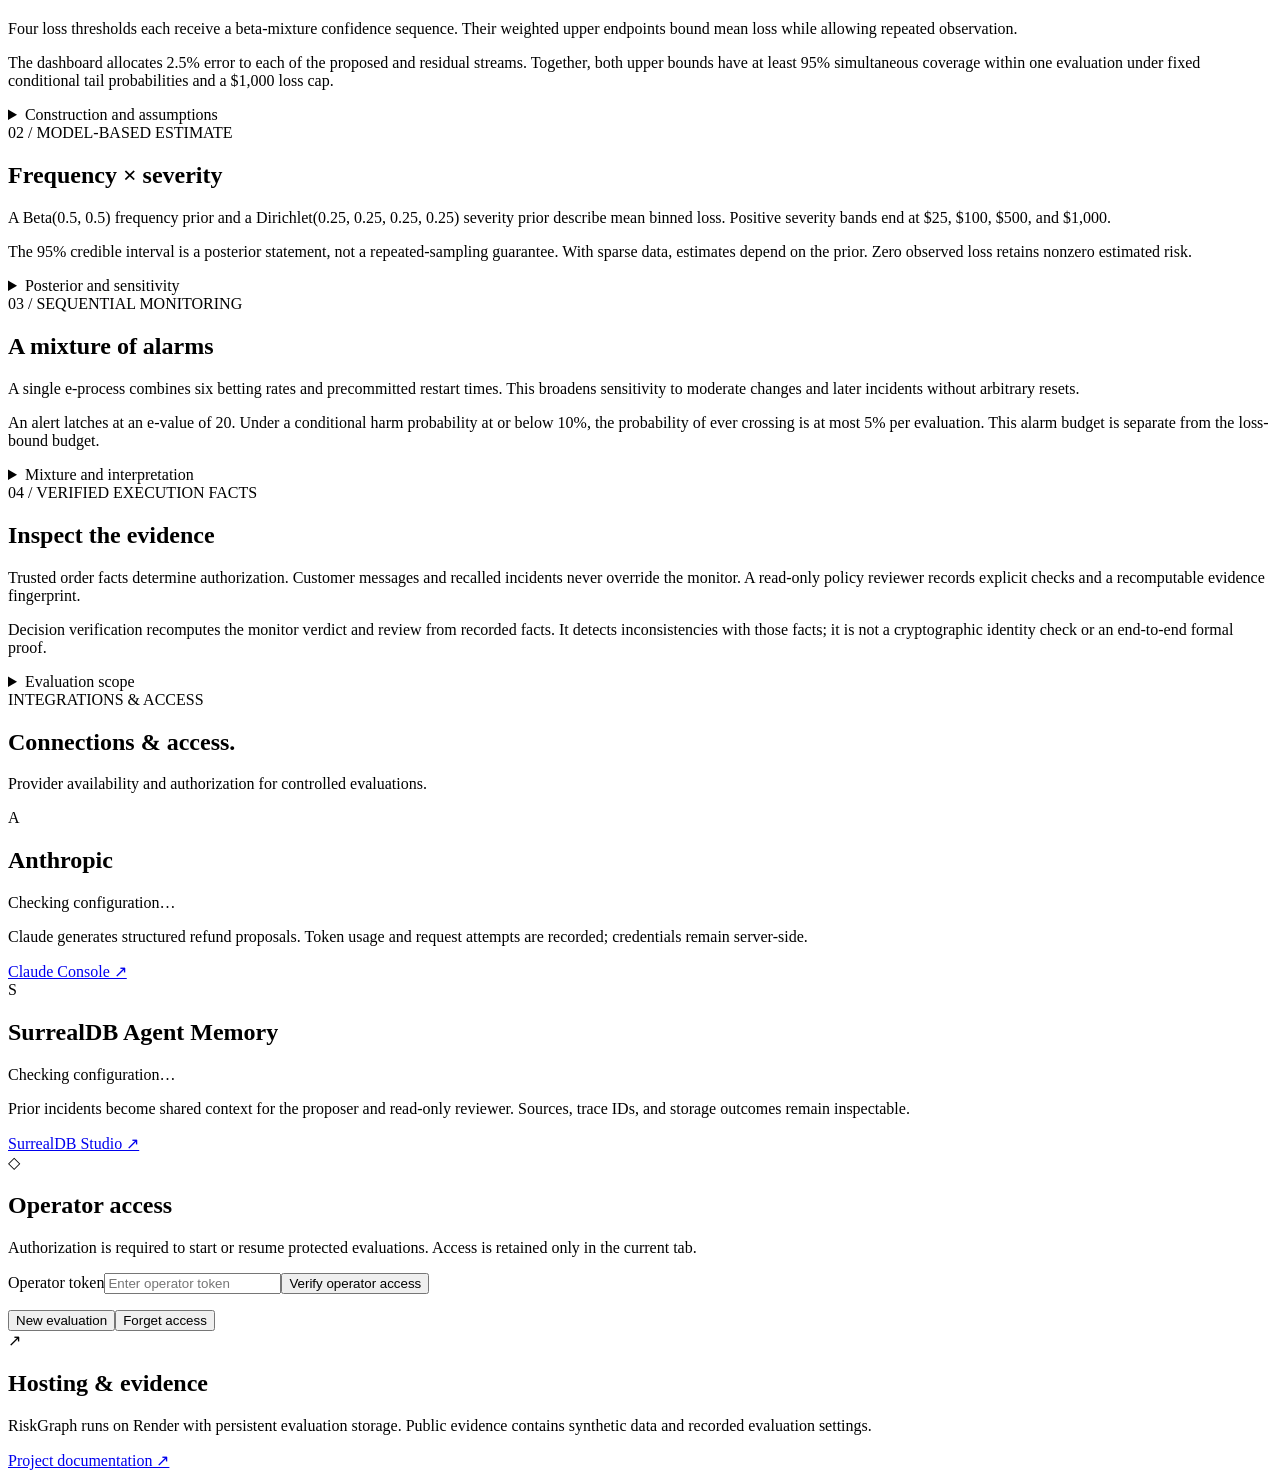
==== commit 15e91bea: "Integrate topology replay and add paired risk diagnostics" ====
--- a/app/static/index.html
+++ b/app/static/index.html
@@ -5,7 +5,7 @@
 <title>RiskGraph · AI risk review</title>
 <meta name="description" content="Review AI refund risk, understand loss exposure, and inspect the evidence behind every control.">
 <link rel="icon" href="data:image/svg+xml,%3Csvg xmlns='http://www.w3.org/2000/svg' viewBox='0 0 40 40'%3E%3Crect width='40' height='40' rx='10' fill='%23216b5b'/%3E%3Cpath d='M12 29V11h9l7 7-7 7h-9m8 0 8 4' fill='none' stroke='white' stroke-width='3'/%3E%3C/svg%3E">
-<link rel="stylesheet" href="/static/style.css?v=0.6.0"><script defer src="/static/app.js?v=0.6.0"></script><script defer src="/static/assessment.js?v=0.6.0"></script><script defer src="/static/hardbench.js?v=0.6.0"></script>
+<link rel="stylesheet" href="/static/style.css?v=0.7.0"><script defer src="/static/app.js?v=0.7.0"></script><script defer src="/static/assessment.js?v=0.7.0"></script><script defer src="/static/hardbench.js?v=0.7.0"></script>
 </head>
 <body>
 <svg class="icon-defs" xmlns="http://www.w3.org/2000/svg" aria-hidden="true"><defs><symbol id="i-shield" viewBox="0 0 24 24"><path d="M12 3 4 6v6c0 5 8 9 8 9s8-4 8-9V6Z"/><path d="m8 12 3 3 5-6"/></symbol><symbol id="i-overview" viewBox="0 0 24 24"><rect x="3" y="3" width="7" height="7" rx="2"/><rect x="14" y="3" width="7" height="7" rx="2"/><rect x="3" y="14" width="7" height="7" rx="2"/><rect x="14" y="14" width="7" height="7" rx="2"/></symbol><symbol id="i-ledger" viewBox="0 0 24 24"><rect x="5" y="3" width="14" height="18" rx="2"/><path d="M9 8h6M9 12h6M9 16h4"/></symbol><symbol id="i-flask" viewBox="0 0 24 24"><path d="M9 3h6m-5 0v6l-6 10a1.3 1.3 0 0 0 1 2h14a1.3 1.3 0 0 0 1-2L14 9V3M8 14h8"/></symbol><symbol id="i-book" viewBox="0 0 24 24"><path d="M12 5v16M3 4h5a4 4 0 0 1 4 2 4 4 0 0 1 4-2h5v15h-5a4 4 0 0 0-4 2 4 4 0 0 0-4-2H3Z"/></symbol><symbol id="i-plug" viewBox="0 0 24 24"><path d="M9 3v4m6-4v4M6 7h12v3a6 6 0 0 1-6 6v5m-6-11H3m18 0h-3"/></symbol><symbol id="i-wallet" viewBox="0 0 24 24"><rect x="3" y="5" width="18" height="15" rx="3"/><path d="M3 9h18m-5 5h5"/><circle cx="16" cy="14" r=".5"/></symbol><symbol id="i-blocked" viewBox="0 0 24 24"><circle cx="12" cy="12" r="9"/><path d="m6 6 12 12"/></symbol><symbol id="i-cases" viewBox="0 0 24 24"><path d="m3 6 9-3 9 3-9 3Zm0 6 9 3 9-3M3 18l9 3 9-3"/></symbol><symbol id="i-plus" viewBox="0 0 24 24"><path d="M12 5v14M5 12h14"/></symbol><symbol id="i-download" viewBox="0 0 24 24"><path d="M12 3v12m-5-5 5 5 5-5M4 16v5h16v-5"/></symbol><symbol id="i-arrow" viewBox="0 0 24 24"><path d="M4 12h16m-6-6 6 6-6 6"/></symbol><symbol id="i-agent" viewBox="0 0 24 24"><rect x="4" y="6" width="16" height="14" rx="4"/><path d="M12 2v4M8 14h.01M16 14h.01M9 17h6"/></symbol><symbol id="i-info" viewBox="0 0 24 24"><circle cx="12" cy="12" r="9"/><path d="M12 11v6m0-10v.1"/></symbol><symbol id="i-check" viewBox="0 0 24 24"><path d="m5 12 4 4L19 6"/></symbol></defs></svg>
@@ -15,14 +15,14 @@
 <div class="environment"><span class="live-dot"></span><div>Agent risk assessment<small>Evidence before assurance</small></div></div>
 <div class="nav-label">WORKSPACE</div>
 <nav aria-label="Main navigation"><button class="nav-item active" data-view="assess"><svg class="icon" aria-hidden="true"><use href="#i-wallet"></use></svg><span>Assess risk</span></button><button class="nav-item" data-view="overview"><svg class="icon" aria-hidden="true"><use href="#i-overview"></use></svg><span>Evaluation lab</span></button><button class="nav-item" data-view="events"><svg class="icon" aria-hidden="true"><use href="#i-ledger"></use></svg><span>Decisions</span></button><button class="nav-item" data-view="validation"><svg class="icon" aria-hidden="true"><use href="#i-flask"></use></svg><span>Stress tests</span></button><button class="nav-item" data-view="methods"><svg class="icon" aria-hidden="true"><use href="#i-book"></use></svg><span>How it works</span></button><button class="nav-item" data-view="connections"><svg class="icon" aria-hidden="true"><use href="#i-plug"></use></svg><span>Connections</span></button></nav>
-<div class="sidebar-bottom"><p>Clear exposure.<br>Traceable decisions.</p><div class="version">RiskGraph <span>v0.6.0</span></div></div>
+<div class="sidebar-bottom"><p>Clear exposure.<br>Traceable decisions.</p><div class="version">RiskGraph <span>v0.7.0</span></div></div>
 </aside>
 <div class="shell">
 <header class="topbar"><div class="breadcrumb">Workspace <span>/</span> <strong id="crumb">Assess risk</strong></div><div class="topbar-right"><span class="sandbox-tag"><span class="live-dot"></span>Research preview</span><button class="access-badge" id="access-badge" data-view="connections">Read-only access</button></div></header>
 <main id="main">
 <section id="view-assess" class="view intake-view">
 <div class="page-heading"><div><div class="eyebrow">FINANCIAL RISK · MULTI-AGENT SYSTEMS</div><h1>What could your agents cost?</h1><p class="intro">Bring reviewed outcomes. Set the exposure limit. Understand the risk and its uncertainty.</p></div></div>
-<p><a class="button primary" href="/demo">Explore the animated workflow & risk model →</a></p>
+<p><a class="button primary" href="/demo">Explore agent topology & risk →</a></p>
 <div class="intake-start"><button class="button primary" id="use-own-logs">Assess your logs <svg class="icon" aria-hidden="true"><use href="#i-arrow"></use></svg></button><span>The synthetic example below shows the report.</span></div>
 <div class="intake-layout">
 <article class="panel intake-card"><div class="panel-heading"><div><span class="step-number">01 / EVIDENCE</span><h2>Start with decision logs.</h2><p>One completed business episode, across all its agents, counts once.</p></div></div>
